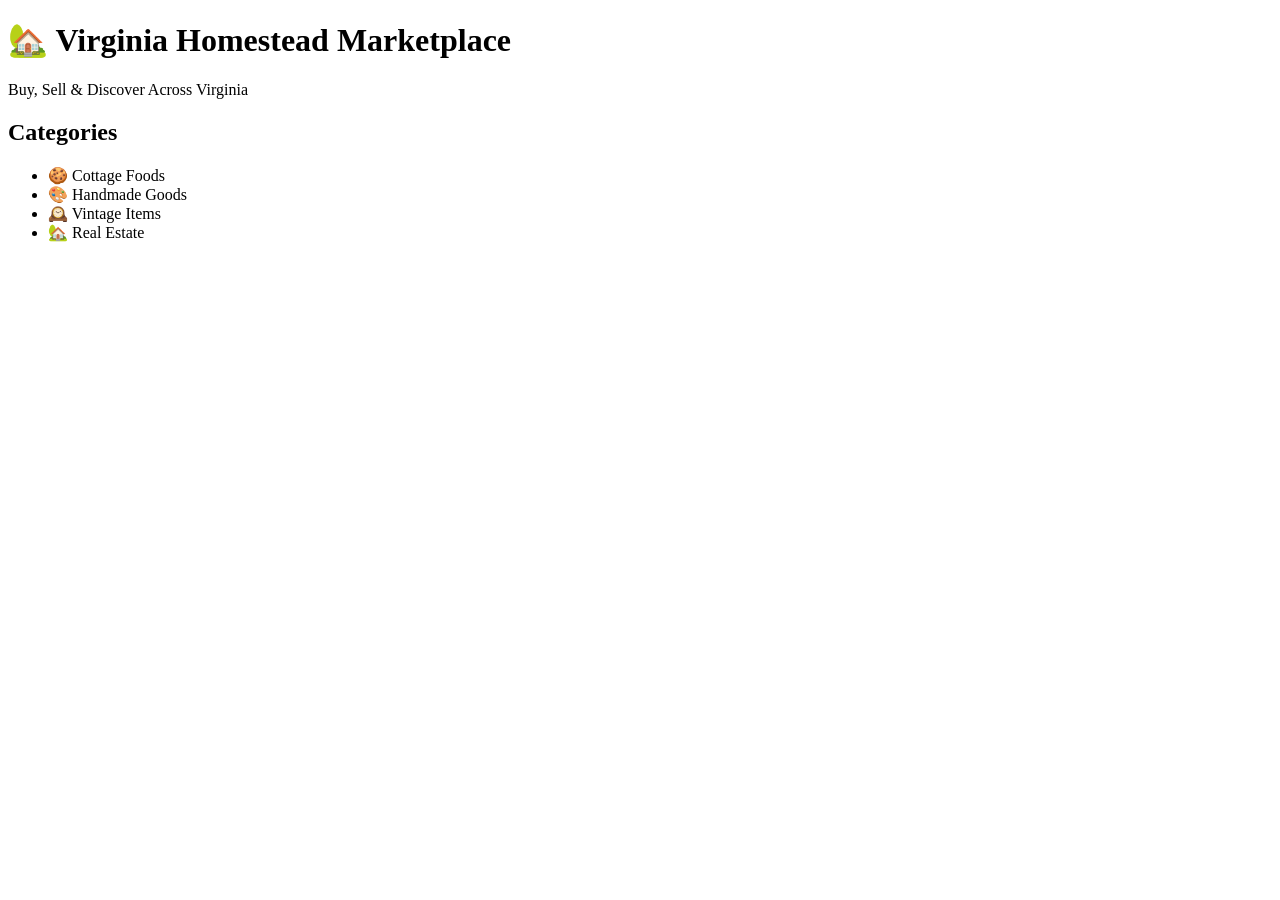
==== index.html @ 6841d18e "Add homepage" ====
<!DOCTYPE html>
<html>
<head>
  <title>Virginia Homestead Marketplace</title>
</head>
<body>

  <h1>🏡 Virginia Homestead Marketplace</h1>

  <p>Buy, Sell & Discover Across Virginia</p>

  <h2>Categories</h2>

  <ul>
    <li>🍪 Cottage Foods</li>
    <li>🎨 Handmade Goods</li>
    <li>🕰️ Vintage Items</li>
    <li>🏡 Real Estate</li>
  </ul>

</body>
</html>
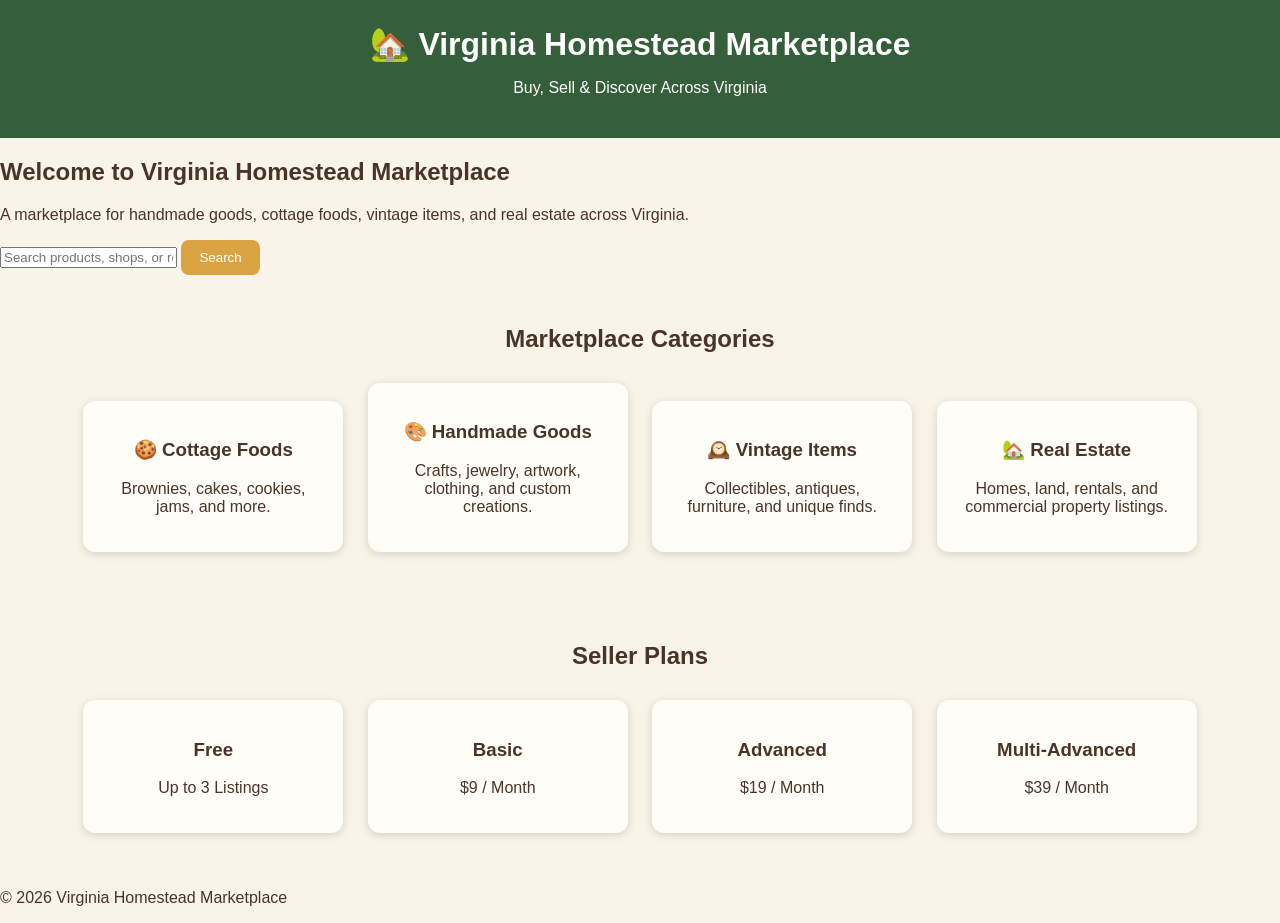
==== commit 3f50eb73: "Update homepage" ====
--- a/index.html
+++ b/index.html
@@ -1,22 +1,81 @@
 <!DOCTYPE html>
-<html>
+<html lang="en">
 <head>
+  <meta charset="UTF-8">
+  <meta name="viewport" content="width=device-width, initial-scale=1.0">
   <title>Virginia Homestead Marketplace</title>
+  <link rel="stylesheet" href="style.css">
 </head>
+
 <body>
 
+<header>
   <h1>🏡 Virginia Homestead Marketplace</h1>
+  <p>Buy, Sell & Discover Across Virginia</p>
+</header>
 
-  <p>Buy, Sell & Discover Across Virginia</p>
+<section class="hero">
+  <h2>Welcome to Virginia Homestead Marketplace</h2>
+  <p>
+    A marketplace for handmade goods, cottage foods, vintage items,
+    and real estate across Virginia.
+  </p>
 
-  <h2>Categories</h2>
+  <input type="text" placeholder="Search products, shops, or real estate">
+  <button>Search</button>
+</section>
 
-  <ul>
-    <li>🍪 Cottage Foods</li>
-    <li>🎨 Handmade Goods</li>
-    <li>🕰️ Vintage Items</li>
-    <li>🏡 Real Estate</li>
-  </ul>
+<section class="categories">
+  <h2>Marketplace Categories</h2>
+
+  <div class="category-card">
+    <h3>🍪 Cottage Foods</h3>
+    <p>Brownies, cakes, cookies, jams, and more.</p>
+  </div>
+
+  <div class="category-card">
+    <h3>🎨 Handmade Goods</h3>
+    <p>Crafts, jewelry, artwork, clothing, and custom creations.</p>
+  </div>
+
+  <div class="category-card">
+    <h3>🕰️ Vintage Items</h3>
+    <p>Collectibles, antiques, furniture, and unique finds.</p>
+  </div>
+
+  <div class="category-card">
+    <h3>🏡 Real Estate</h3>
+    <p>Homes, land, rentals, and commercial property listings.</p>
+  </div>
+</section>
+
+<section class="categories">
+  <h2>Seller Plans</h2>
+
+  <div class="category-card">
+    <h3>Free</h3>
+    <p>Up to 3 Listings</p>
+  </div>
+
+  <div class="category-card">
+    <h3>Basic</h3>
+    <p>$9 / Month</p>
+  </div>
+
+  <div class="category-card">
+    <h3>Advanced</h3>
+    <p>$19 / Month</p>
+  </div>
+
+  <div class="category-card">
+    <h3>Multi-Advanced</h3>
+    <p>$39 / Month</p>
+  </div>
+</section>
+
+<footer>
+  <p>© 2026 Virginia Homestead Marketplace</p>
+</footer>
 
 </body>
 </html>
--- a/style.css
+++ b/style.css
@@ -0,0 +1,50 @@
+body {
+  font-family: Arial, sans-serif;
+  background-color: #F8F4E9;
+  color: #4A3428;
+  margin: 0;
+  padding: 0;
+}
+
+header {
+  background-color: #355E3B;
+  color: white;
+  text-align: center;
+  padding: 25px;
+}
+
+h1 {
+  margin: 0;
+}
+
+.categories {
+  text-align: center;
+  padding: 30px;
+}
+
+.category-card {
+  background-color: #FFFDF8;
+  width: 220px;
+  padding: 20px;
+  margin: 10px;
+  border-radius: 12px;
+  display: inline-block;
+  box-shadow: 0 2px 8px rgba(0,0,0,0.15);
+}
+
+.category-card:hover {
+  transform: scale(1.03);
+}
+
+button {
+  background-color: #D9A441;
+  color: white;
+  border: none;
+  padding: 10px 18px;
+  border-radius: 8px;
+  cursor: pointer;
+}
+
+button:hover {
+  opacity: 0.9;
+}
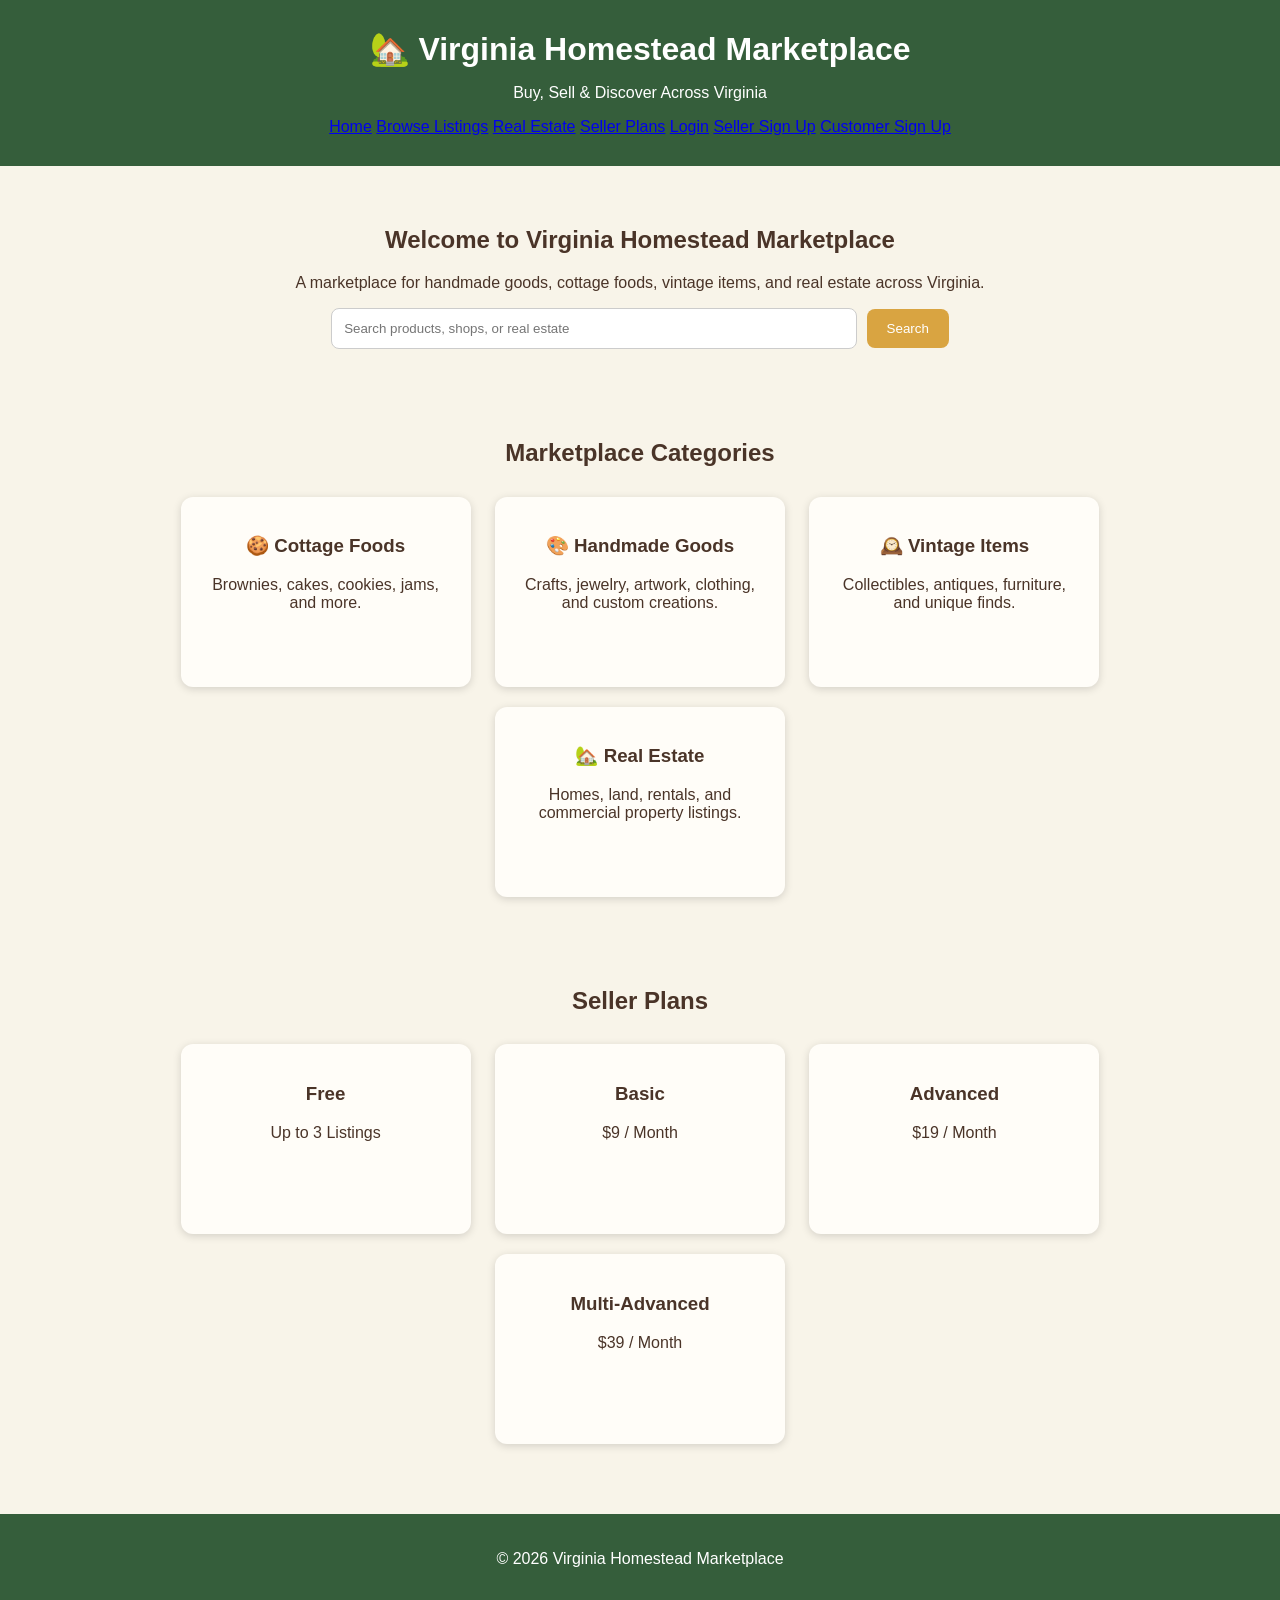
==== commit 06313458: "Update index.html" ====
--- a/index.html
+++ b/index.html
@@ -12,6 +12,16 @@
 <header>
   <h1>🏡 Virginia Homestead Marketplace</h1>
   <p>Buy, Sell & Discover Across Virginia</p>
+
+  <nav>
+    <a href="#">Home</a>
+    <a href="#">Browse Listings</a>
+    <a href="#">Real Estate</a>
+    <a href="#">Seller Plans</a>
+    <a href="#">Login</a>
+    <a href="#">Seller Sign Up</a>
+    <a href="#">Customer Sign Up</a>
+  </nav>
 </header>
 
 <section class="hero">
--- a/style.css
+++ b/style.css
@@ -10,11 +10,38 @@
   background-color: #355E3B;
   color: white;
   text-align: center;
-  padding: 25px;
+  padding: 30px;
 }
 
 h1 {
   margin: 0;
+}
+
+.hero {
+  text-align: center;
+  padding: 40px 20px;
+}
+
+.hero input {
+  width: 60%;
+  max-width: 500px;
+  padding: 12px;
+  border: 1px solid #ccc;
+  border-radius: 8px;
+}
+
+button {
+  background-color: #D9A441;
+  color: white;
+  border: none;
+  padding: 12px 20px;
+  border-radius: 8px;
+  cursor: pointer;
+  margin-left: 5px;
+}
+
+button:hover {
+  opacity: 0.9;
 }
 
 .categories {
@@ -24,27 +51,24 @@
 
 .category-card {
   background-color: #FFFDF8;
-  width: 220px;
+  width: 250px;
+  min-height: 150px;
   padding: 20px;
   margin: 10px;
   border-radius: 12px;
   display: inline-block;
-  box-shadow: 0 2px 8px rgba(0,0,0,0.15);
+  vertical-align: top;
+  box-shadow: 0 2px 8px rgba(0,0,0,.15);
 }
 
 .category-card:hover {
-  transform: scale(1.03);
+  transform: translateY(-3px);
 }
 
-button {
-  background-color: #D9A441;
+footer {
+  background-color: #355E3B;
   color: white;
-  border: none;
-  padding: 10px 18px;
-  border-radius: 8px;
-  cursor: pointer;
+  text-align: center;
+  padding: 20px;
+  margin-top: 30px;
 }
-
-button:hover {
-  opacity: 0.9;
-}
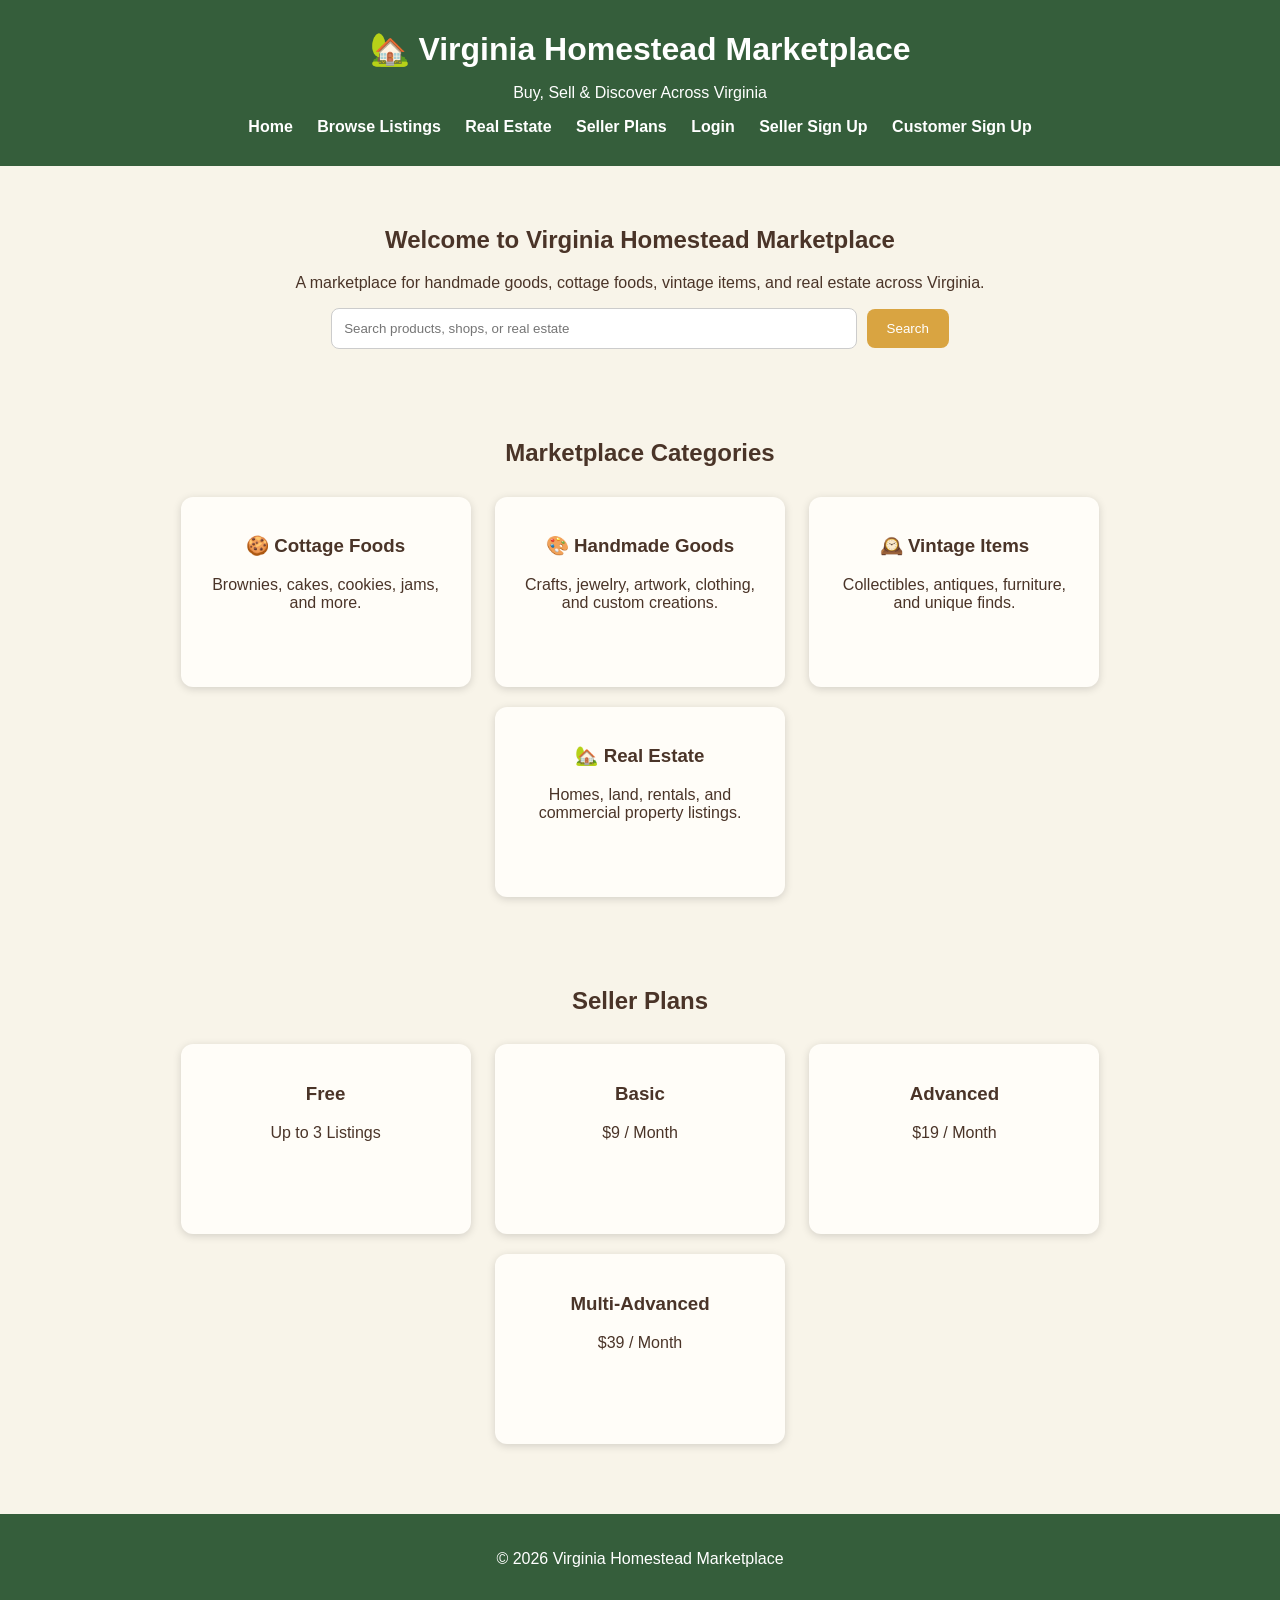
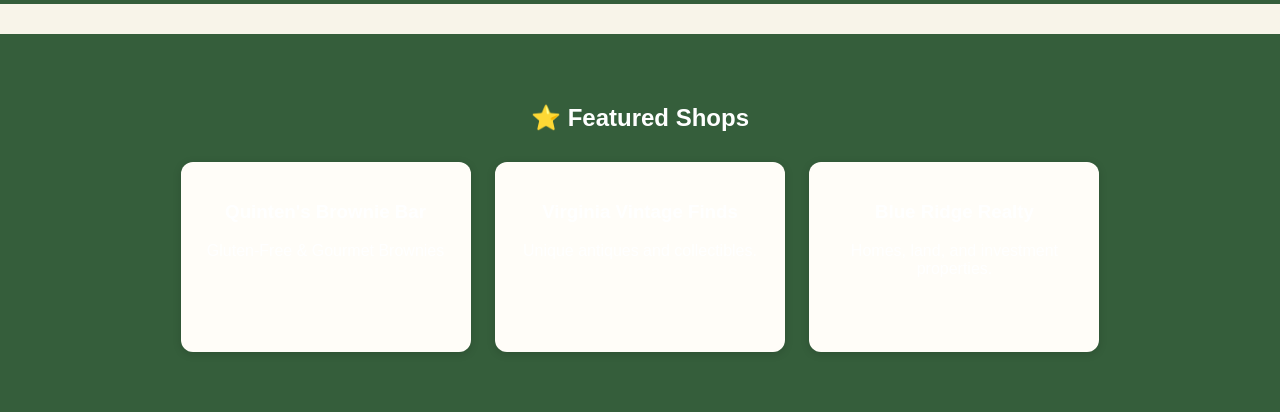
==== commit fa29e61b: "Add featured shops section" ====
--- a/index.html
+++ b/index.html
@@ -89,3 +89,22 @@
 
 </body>
 </html>
+<footer>
+  <section class="categories">
+  <h2>⭐ Featured Shops</h2>
+
+  <div class="category-card">
+    <h3>Quinten's Brownie Bar</h3>
+    <p>Gluten-Free & Gourmet Brownies</p>
+  </div>
+
+  <div class="category-card">
+    <h3>Virginia Vintage Finds</h3>
+    <p>Unique antiques and collectibles.</p>
+  </div>
+
+  <div class="category-card">
+    <h3>Blue Ridge Realty</h3>
+    <p>Homes, land, and investment properties.</p>
+  </div>
+</section>
--- a/style.css
+++ b/style.css
@@ -72,3 +72,17 @@
   padding: 20px;
   margin-top: 30px;
 }
+nav {
+  margin-top: 15px;
+}
+
+nav a {
+  color: white;
+  text-decoration: none;
+  margin: 0 10px;
+  font-weight: bold;
+}
+
+nav a:hover {
+  text-decoration: underline;
+}
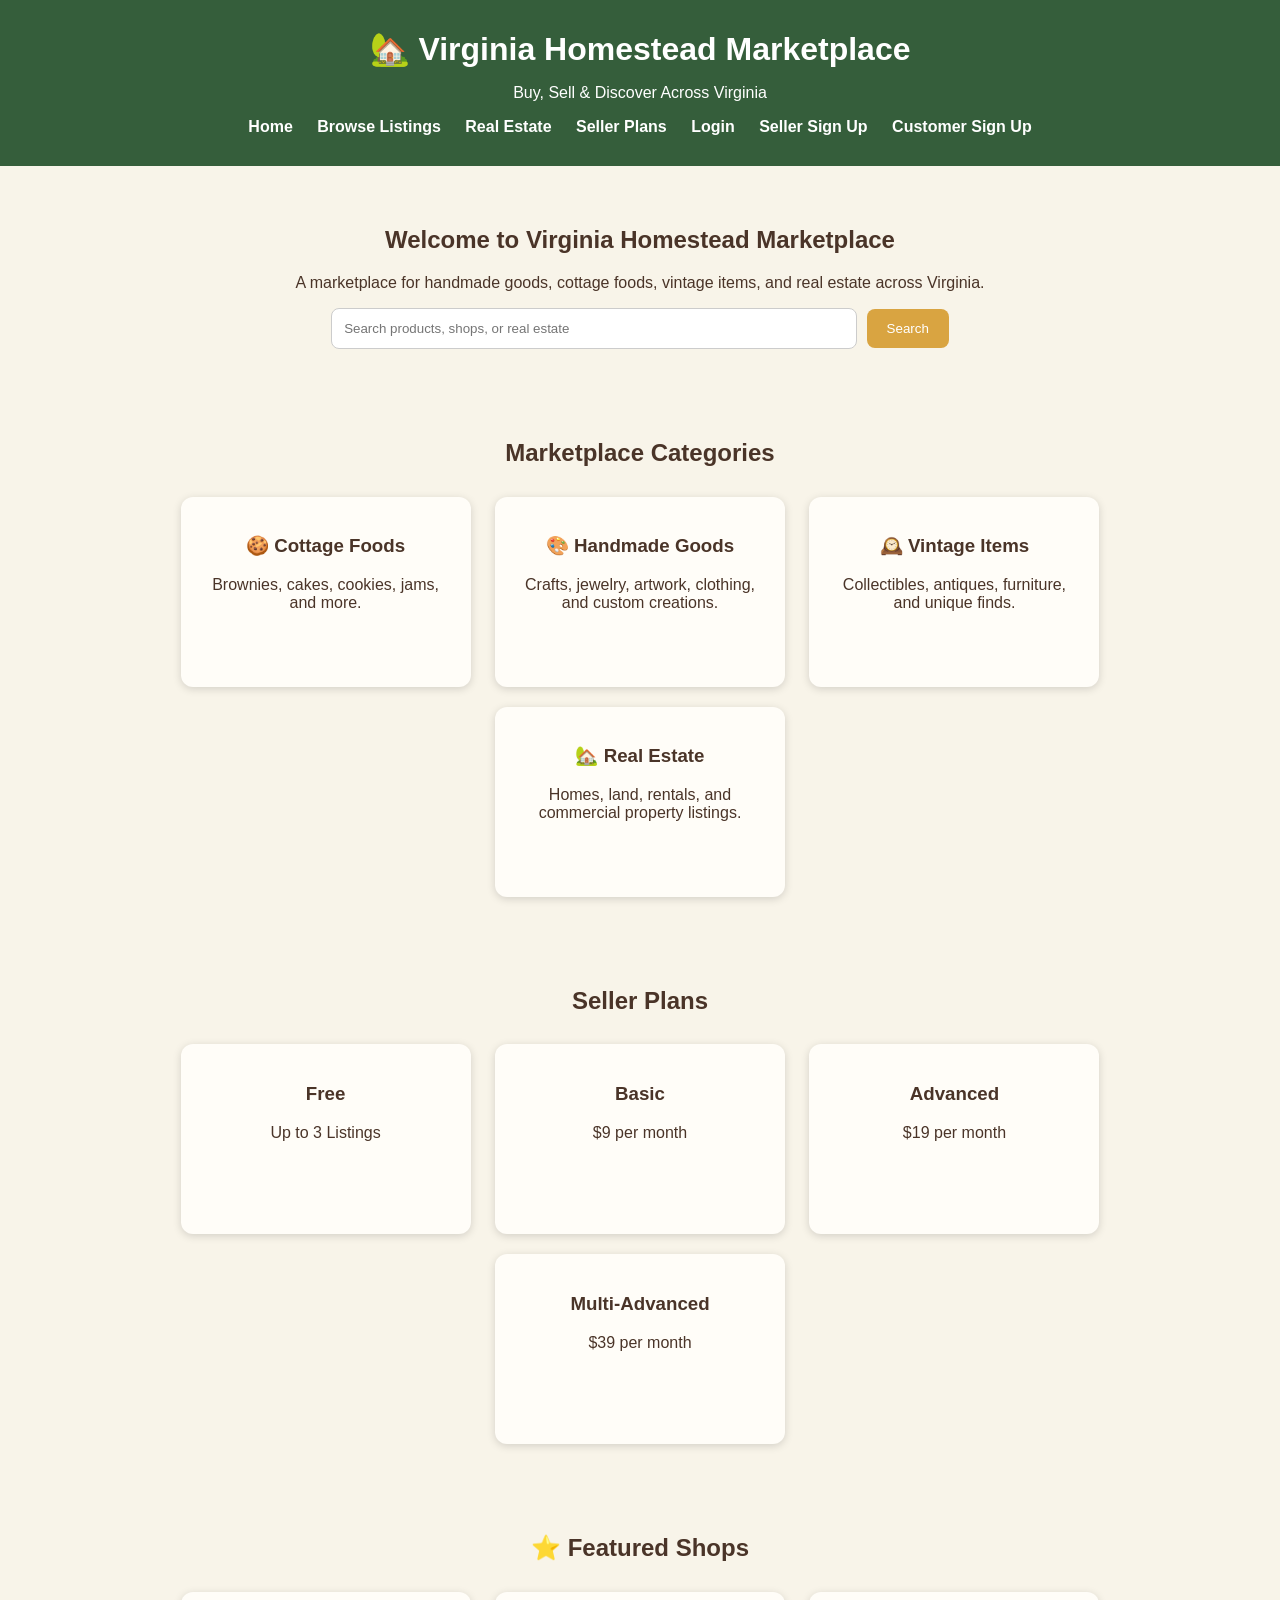
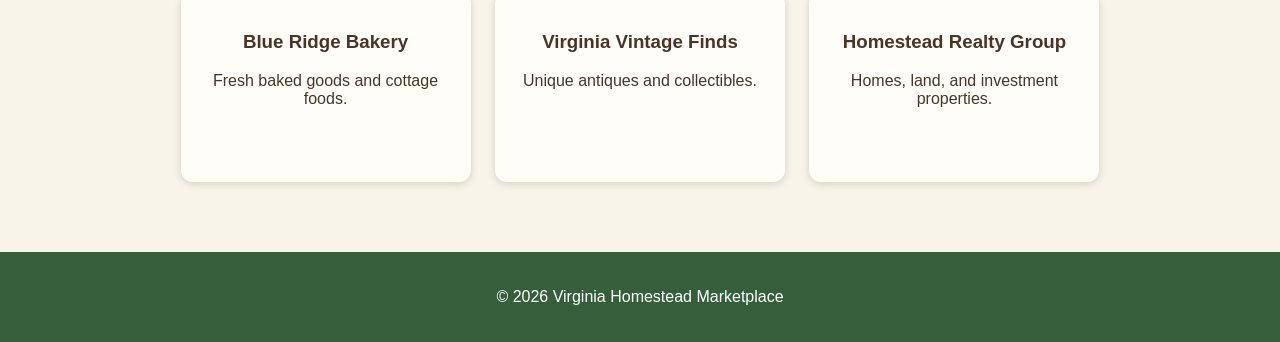
==== commit c8cb43d1: "Clean up homepage layout" ====
--- a/index.html
+++ b/index.html
@@ -14,18 +14,19 @@
   <p>Buy, Sell & Discover Across Virginia</p>
 
   <nav>
-    <a href="#">Home</a>
+    <a href="index.html">Home</a>
     <a href="#">Browse Listings</a>
     <a href="#">Real Estate</a>
     <a href="#">Seller Plans</a>
     <a href="#">Login</a>
-    <a href="#">Seller Sign Up</a>
-    <a href="#">Customer Sign Up</a>
+    <a href="seller-signup.html">Seller Sign Up</a>
+    <a href="customer-signup.html">Customer Sign Up</a>
   </nav>
 </header>
 
 <section class="hero">
   <h2>Welcome to Virginia Homestead Marketplace</h2>
+
   <p>
     A marketplace for handmade goods, cottage foods, vintage items,
     and real estate across Virginia.
@@ -69,17 +70,36 @@
 
   <div class="category-card">
     <h3>Basic</h3>
-    <p>$9 / Month</p>
+    <p>$9 per month</p>
   </div>
 
   <div class="category-card">
     <h3>Advanced</h3>
-    <p>$19 / Month</p>
+    <p>$19 per month</p>
   </div>
 
   <div class="category-card">
     <h3>Multi-Advanced</h3>
-    <p>$39 / Month</p>
+    <p>$39 per month</p>
+  </div>
+</section>
+
+<section class="categories">
+  <h2>⭐ Featured Shops</h2>
+
+  <div class="category-card">
+    <h3>Blue Ridge Bakery</h3>
+    <p>Fresh baked goods and cottage foods.</p>
+  </div>
+
+  <div class="category-card">
+    <h3>Virginia Vintage Finds</h3>
+    <p>Unique antiques and collectibles.</p>
+  </div>
+
+  <div class="category-card">
+    <h3>Homestead Realty Group</h3>
+    <p>Homes, land, and investment properties.</p>
   </div>
 </section>
 
@@ -89,22 +109,3 @@
 
 </body>
 </html>
-<footer>
-  <section class="categories">
-  <h2>⭐ Featured Shops</h2>
-
-  <div class="category-card">
-    <h3>Quinten's Brownie Bar</h3>
-    <p>Gluten-Free & Gourmet Brownies</p>
-  </div>
-
-  <div class="category-card">
-    <h3>Virginia Vintage Finds</h3>
-    <p>Unique antiques and collectibles.</p>
-  </div>
-
-  <div class="category-card">
-    <h3>Blue Ridge Realty</h3>
-    <p>Homes, land, and investment properties.</p>
-  </div>
-</section>
